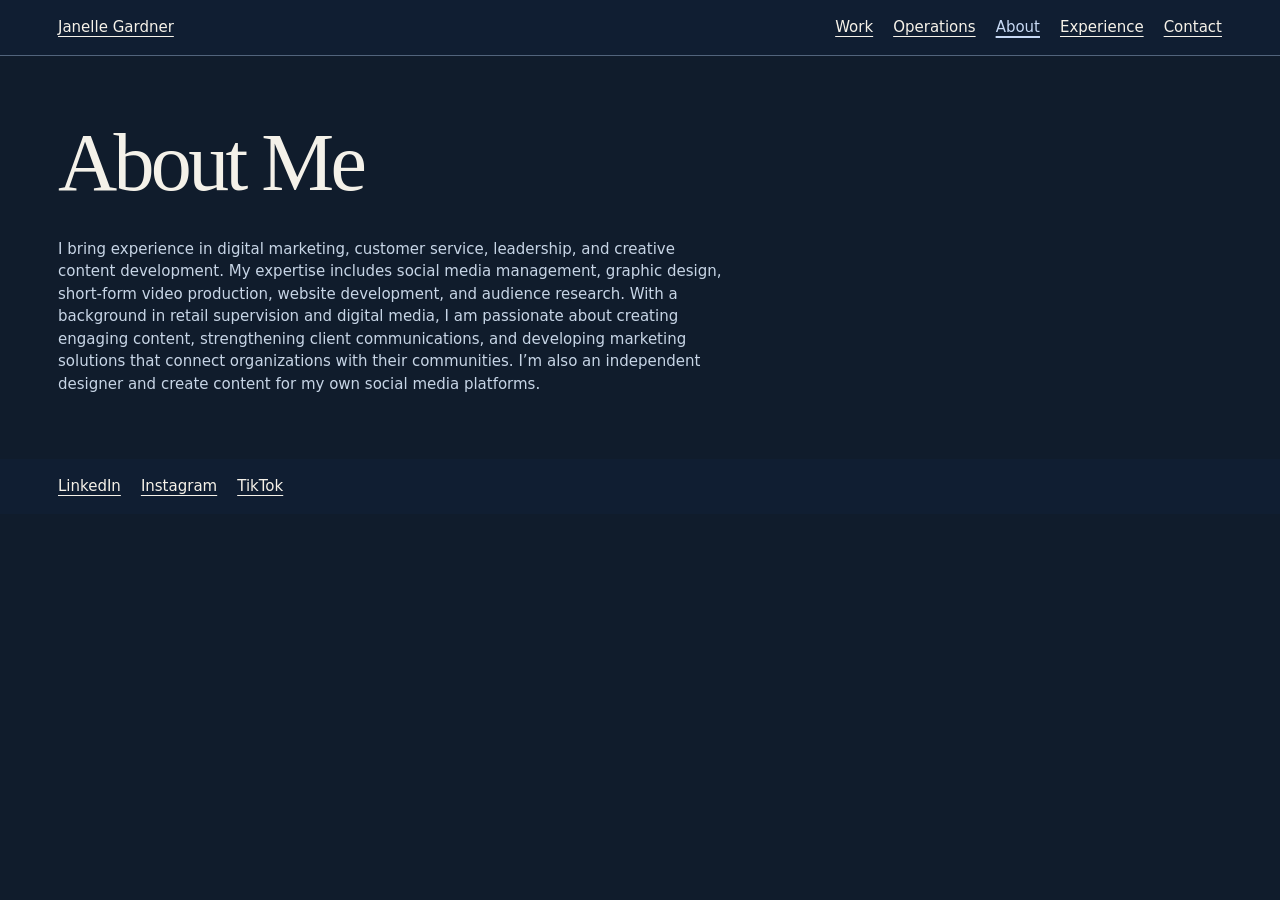
==== about.html @ 41e38de7 "Publish the redesigned five-page portfolio" ====
<!doctype html>
<html lang="en">
<head><meta charset="utf-8"><meta name="viewport" content="width=device-width,initial-scale=1"><title>About Me | Janelle Gardner</title><link rel="stylesheet" href="portfolio.css"></head>
<body><div id="jg-editorial">
<header class="bar"><a href="./">Janelle Gardner</a><nav aria-label="Portfolio sections"><a href="./">Work</a><a href="operations.html">Operations</a><a href="about.html" aria-current="page">About</a><a href="experience.html">Experience</a><a href="contact.html">Contact</a></nav></header>
<main class="inner-page"><section class="work preview-section" aria-labelledby="jg-about"><h1 id="jg-about">About Me</h1><p class="purpose">I bring experience in digital marketing, customer service, leadership, and creative content development. My expertise includes social media management, graphic design, short-form video production, website development, and audience research. With a background in retail supervision and digital media, I am passionate about creating engaging content, strengthening client communications, and developing marketing solutions that connect organizations with their communities. I’m also an independent designer and create content for my own social media platforms.</p></section></main>
<footer><nav aria-label="Social profiles"><a href="https://www.linkedin.com/in/jgardnerdesign" target="_blank" rel="noopener noreferrer">LinkedIn</a><a href="https://www.instagram.com/jkg_collection1/" target="_blank" rel="noopener noreferrer">Instagram</a><a href="https://www.tiktok.com/@jagakay3" target="_blank" rel="noopener noreferrer">TikTok</a></nav></footer>
</div></body>
</html>
---- portfolio.css ----
body{margin:0}

#jg-editorial {
  --navy:#101e32; --ivory:#f6f2e9; --ink:#172538; --blue:#c7d9f4; --line:#a19a8f;
  background:var(--ivory); color:var(--ink); font:15px/1.5 system-ui,sans-serif;
}
#jg-editorial * { box-sizing:border-box; }
#jg-editorial h2,#jg-editorial h3,#jg-editorial p { margin:0; }
#jg-editorial img { width:100%; display:block; }
#jg-editorial a { color:inherit; text-underline-offset:4px; }
#jg-editorial .bar,#jg-editorial footer { padding:16px clamp(18px,5vw,58px); display:flex; justify-content:space-between; gap:12px 24px; flex-wrap:wrap; background:var(--navy); color:var(--ivory); }
#jg-editorial nav { display:flex; flex-wrap:wrap; gap:8px 20px; }
#jg-editorial .lead { display:grid; grid-template-columns: .95fr 1.05fr; background:#eee6d7; }
#jg-editorial .lead-text { padding:clamp(24px,5vw,64px) clamp(18px,5vw,58px); display:grid; align-content:center; gap:14px; }
#jg-editorial .lead h2 { font:500 clamp(32px,6.5vw,72px)/.99 Georgia,serif; letter-spacing:-.055em; }
#jg-editorial .lead img { height:100%; min-height:260px; object-fit:cover; }
#jg-editorial .eyebrow { font-size:12px; letter-spacing:.13em; text-transform:uppercase; }
#jg-editorial .work,#jg-editorial .creative,#jg-editorial .experience { padding:clamp(22px,4vw,44px) clamp(18px,5vw,58px); }
#jg-editorial .work h2,#jg-editorial .creative h2,#jg-editorial .experience h2 { font:500 clamp(28px,4vw,46px)/1.05 Georgia,serif; margin-bottom:18px; }
#jg-editorial details { border-top:1px solid var(--line); }
#jg-editorial summary { padding:14px 0; cursor:inherit; font-weight:600; }
#jg-editorial details p { max-width:65ch; padding-bottom:15px; }
#jg-editorial .work-pair { display:grid; grid-template-columns:1fr 1fr; gap:20px; }
#jg-editorial .creative { background:var(--navy); color:var(--ivory); }
#jg-editorial .gallery { display:grid; grid-template-columns:1fr 1.25fr; gap:16px; align-items:start; }
#jg-editorial .gallery figure { margin:0; }
#jg-editorial .gallery img { object-fit:contain; background:#1a293e; }
#jg-editorial .gallery figcaption { margin-top:8px; }
#jg-editorial .stack { display:grid; gap:16px; }
#jg-editorial .stack img { max-height:175px; }
#jg-editorial video { display:block; width:100%; max-height:210px; background:#1a293e; }
#jg-editorial .creative .eyebrow { color:var(--blue); }
#jg-editorial .experience { border-bottom:1px solid var(--line); }
@media(max-width:560px) {
  #jg-editorial .lead,#jg-editorial .work-pair,#jg-editorial .gallery { grid-template-columns:1fr; }
  #jg-editorial .lead img { min-height:0; max-height:270px; object-fit:contain; }
  #jg-editorial .gallery > figure img { max-height:380px; }
}


#jg-editorial .showcase { padding-block:clamp(32px,6vw,80px); }
#jg-editorial .showcase > h2 { font-size:clamp(39px,8vw,96px); letter-spacing:-.055em; }
#jg-editorial .showcase nav { color:var(--blue); }
#jg-editorial .showcase-group { margin-top:clamp(42px,7vw,92px); }
#jg-editorial .showcase-group h3,#jg-editorial .showcase-note h3 { font:500 clamp(27px,4vw,44px)/1.1 Georgia,serif; margin-bottom:20px; }
#jg-editorial .showcase figure { margin:0; min-width:0; }
#jg-editorial .showcase figcaption { margin-top:10px; }
#jg-editorial .showcase .gallery-lead { background:#252943; }
#jg-editorial .gallery-lead img { max-height:clamp(420px,70vw,780px); object-fit:contain; }
#jg-editorial .gallery-lead figcaption { padding:0 16px 14px; }
#jg-editorial .art-pair,#jg-editorial .film-pair { display:grid; grid-template-columns:repeat(2,minmax(0,1fr)); gap:clamp(16px,3vw,36px); }
#jg-editorial .art-pair { margin-top:clamp(16px,3vw,36px); }
#jg-editorial .art-pair img { aspect-ratio:4/5; object-fit:contain; background:#202c43; }
#jg-editorial .showcase video { width:100%; max-height:none; aspect-ratio:16/10; background:#0b1422; }
#jg-editorial .film-pair .motion-lead { grid-column:1/-1; }
#jg-editorial .film-pair .motion-lead video { aspect-ratio:16/9; max-height:650px; }
#jg-editorial .showcase h4 { margin:0; font-size:1.1rem; }
#jg-editorial .film-pair figcaption p { margin-top:5px; max-width:68ch; color:#d9e2f2; }
#jg-editorial .logo-board img { max-height:850px; object-fit:contain; background:#202c43; }
#jg-editorial .showcase-note { margin-top:clamp(42px,7vw,92px); padding-top:24px; border-top:1px solid #647084; }
#jg-editorial .showcase-note p { max-width:68ch; font-size:1.06rem; }
@media(max-width:560px) {
  #jg-editorial .film-pair { grid-template-columns:1fr; }
  #jg-editorial .gallery-lead img { max-height:480px; }
}


#jg-editorial .preview-section { border-top:1px solid var(--line); }
#jg-editorial [aria-labelledby="jg-fcu"],#jg-editorial [aria-labelledby="jg-logos"] { background:var(--ivory); color:var(--ink); }
#jg-editorial [aria-labelledby="jg-fcu"] .gallery-lead,
#jg-editorial [aria-labelledby="jg-fcu"] .art-pair img,
#jg-editorial [aria-labelledby="jg-logos"] .logo-board img { background:#e9e3d8; }
#jg-editorial .purpose { margin:0 0 22px; max-width:70ch; }
#jg-editorial #jg-about + .purpose { margin-bottom:0; }
#jg-editorial .lead h3 { font:500 clamp(32px,6.5vw,72px)/.99 Georgia,serif; letter-spacing:-.055em; }
#jg-editorial .school-list,#jg-editorial .course-film { margin-top:24px; }
#jg-editorial .school-list img { max-height:620px; object-fit:contain; object-position:left center; margin-bottom:18px; }
#jg-editorial .course-film figure { margin:12px 0 0; }
#jg-editorial .course-film video { max-width:800px; max-height:460px; }
#jg-editorial .course-film h4 { margin:10px 0 4px; }
#jg-editorial .sample-stack { display:grid; grid-template-columns:minmax(0,1fr); gap:clamp(24px,4vw,52px); max-width:1180px; margin-inline:auto; }
#jg-editorial .sample-stack figure { margin:0; min-width:0; }
#jg-editorial .sample-stack figcaption { margin-top:8px; }



#jg-editorial .course-case { border-top:1px solid var(--line); }
#jg-editorial .course-case:last-child { border-bottom:1px solid var(--line); }
#jg-editorial .course-case summary { cursor:pointer; padding:15px 0; }
#jg-editorial .course-category { display:inline-block; margin-left:12px; color:#405571; font-weight:400; }
#jg-editorial .course-spread { display:grid; grid-template-columns:minmax(0,1fr) minmax(0,1.1fr); margin-bottom:20px; background:#ede7db; }
#jg-editorial .course-copy { display:grid; align-content:center; gap:12px; padding:clamp(19px,4vw,48px); min-width:0; }
#jg-editorial .course-copy h3 { font:500 clamp(27px,4.6vw,56px)/1.04 Georgia,serif; letter-spacing:-.045em; }
#jg-editorial .course-copy h4,#jg-editorial .course-copy p { margin:0; padding:0; }
#jg-editorial .course-links { margin:5px 0 0; padding-left:1.15em; overflow-wrap:anywhere; }
#jg-editorial .course-links li+li { margin-top:5px; }
#jg-editorial .course-art { display:grid; place-items:center; min-width:0; background:#e3dace; }
#jg-editorial .course-art img,#jg-editorial .course-art video { width:100%; max-height:660px; object-fit:contain; }
@media(max-width:620px) {
  #jg-editorial .course-spread { grid-template-columns:1fr; }
  #jg-editorial .course-category { display:block; margin-left:1.2em; }
}


@keyframes jg-enter {
  from { opacity:.6; transform:translateY(16px); }
  to { opacity:1; transform:translateY(0); }
}
@media (prefers-reduced-motion: no-preference) {
  html:has(#jg-editorial) { scroll-behavior:smooth; }
  #jg-editorial .course-case[open] .course-spread,
  #jg-editorial .school-list details[open] img { animation:jg-enter .32s ease-out both; }
  @supports (animation-timeline: view()) {
    #jg-editorial .preview-section > h2,
    #jg-editorial .sample-stack img,
    #jg-editorial .art-pair img,
    #jg-editorial .gallery-lead img,
    #jg-editorial .logo-board img {
      animation:jg-enter linear both;
      animation-timeline:view();
      animation-range:entry 0% entry 55%;
    }
  }
  @media (hover:hover) and (pointer:fine) {
    #jg-editorial nav a { transition:text-underline-offset .2s ease; }
    #jg-editorial nav a:hover { text-underline-offset:7px; }
  }
}


#jg-editorial {
  --night:#101c2c; --panel:#192a40; --media:#142237; --text:#f4f1e9; --secondary:#c7d5e6; --rule:#52647c;
  background:var(--night); color:var(--text);
}
#jg-editorial .work-title { padding:clamp(26px,5vw,54px) clamp(18px,5vw,58px) 6px; }
#jg-editorial .work-collection > section { background:var(--night); color:var(--text); }
#jg-editorial .work-collection > section:first-of-type { border-top:0; }
#jg-editorial .work-collection > section > h2 { font-size:clamp(28px,5vw,54px); }
#jg-editorial .preview-section,#jg-editorial .experience,#jg-editorial .course-case,#jg-editorial details { border-color:var(--rule); }
#jg-editorial .course-spread { background:var(--panel); }
#jg-editorial .course-category,#jg-editorial .purpose { color:var(--secondary); }
#jg-editorial .course-art,
#jg-editorial [aria-labelledby="jg-fcu"] .gallery-lead,
#jg-editorial [aria-labelledby="jg-fcu"] .art-pair img,
#jg-editorial [aria-labelledby="jg-logos"] .logo-board img { background:var(--media); }
#jg-editorial a:focus-visible { outline:2px solid var(--blue); outline-offset:4px; }


#jg-editorial .work-group { border-top:1px solid var(--rule); }
#jg-editorial .work-group > h2 {
  margin:0; padding:clamp(24px,5vw,58px) clamp(18px,5vw,58px) 0;
  font:500 clamp(28px,5vw,54px)/1.05 Georgia,serif;
}
#jg-editorial .work-group > .preview-section { padding-block:clamp(24px,4vw,48px); border-top:0; background:var(--night); color:var(--text); }
#jg-editorial .work-group > .preview-section > h3,
#jg-editorial .work-group .showcase-group > h4,
#jg-editorial .work-group .showcase-note > h4 { font:500 clamp(23px,3.4vw,38px)/1.12 Georgia,serif; margin:0 0 14px; }
@media (prefers-reduced-motion:no-preference) {
  @supports (animation-timeline:view()) {
    #jg-editorial .work-group > h2, #jg-editorial .work-group > section > h3 {
      animation:jg-enter linear both; animation-timeline:view(); animation-range:entry 0% entry 55%;
    }
  }
}

#jg-editorial { min-height:100vh; }
#jg-editorial .bar a[aria-current="page"] { color:var(--blue); text-decoration-thickness:2px; }
#jg-editorial .inner-page > section { padding:clamp(26px,5vw,64px) clamp(18px,5vw,58px); }
#jg-editorial .inner-page h1 { margin:0 0 .4em; }
#jg-editorial .work-title h1, #jg-editorial .inner-page h1 { font:500 clamp(38px,8vw,82px)/1.04 Georgia,serif; letter-spacing:-.045em; }
#jg-editorial .credentials { max-width:1000px; margin-top:24px; }
#jg-editorial .credentials article { padding:12px 0; border-top:1px solid var(--rule); }
#jg-editorial .credentials h4 { margin:0; }
#jg-editorial .credentials p { margin:0; padding:0; }
#jg-editorial .credentials article :is(time,.timeline-card__date,.credential-type) { color:var(--secondary); }
#jg-editorial .capability-tags { margin:6px 0 0; padding-left:1.25em; }
#jg-editorial .inner-page .contact-links { margin-top:24px; }
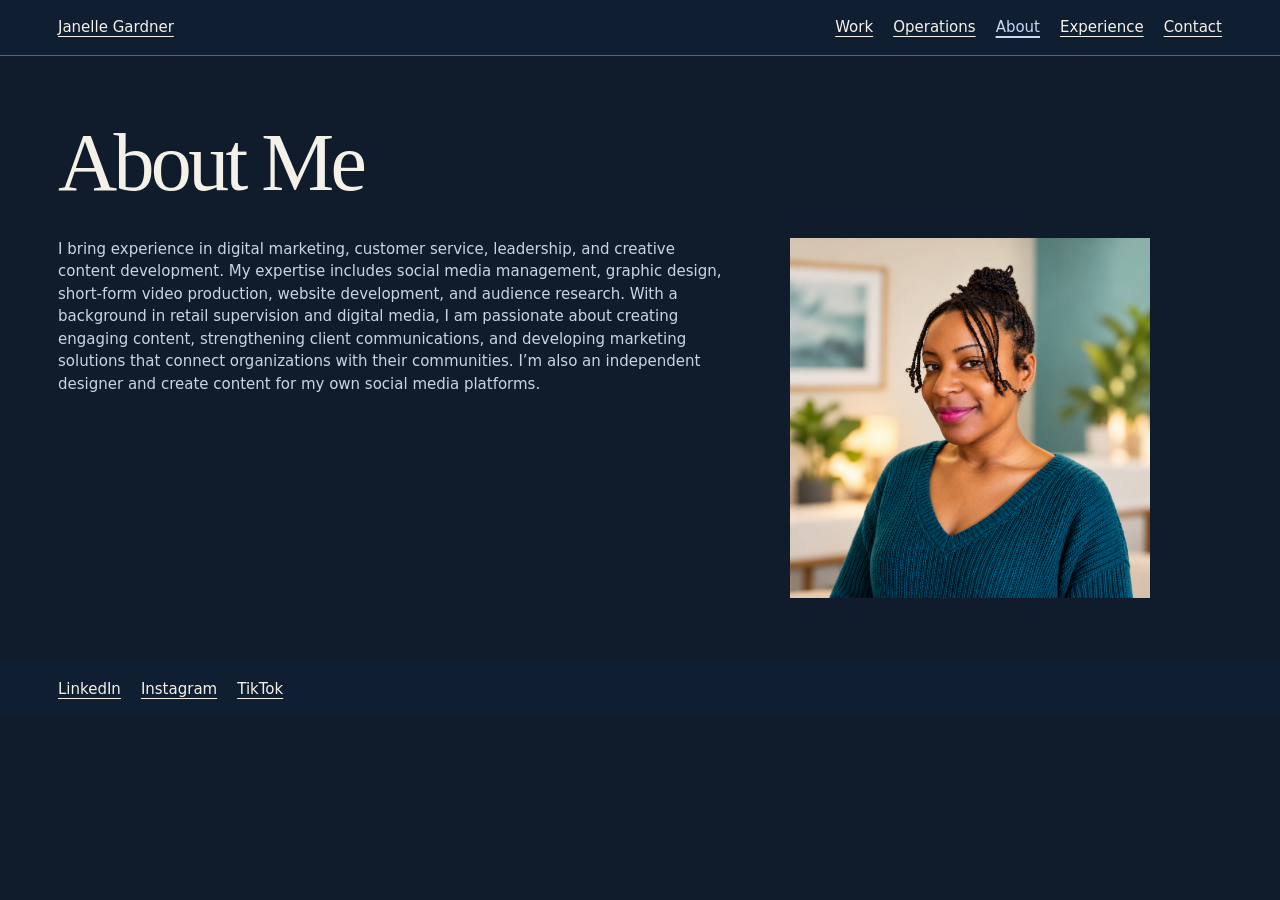
==== commit 65b2d72f: "Add requested portrait to the About page" ====
--- a/about.html
+++ b/about.html
@@ -3,7 +3,15 @@
 <head><meta charset="utf-8"><meta name="viewport" content="width=device-width,initial-scale=1"><title>About Me | Janelle Gardner</title><link rel="stylesheet" href="portfolio.css"></head>
 <body><div id="jg-editorial">
 <header class="bar"><a href="./">Janelle Gardner</a><nav aria-label="Portfolio sections"><a href="./">Work</a><a href="operations.html">Operations</a><a href="about.html" aria-current="page">About</a><a href="experience.html">Experience</a><a href="contact.html">Contact</a></nav></header>
-<main class="inner-page"><section class="work preview-section" aria-labelledby="jg-about"><h1 id="jg-about">About Me</h1><p class="purpose">I bring experience in digital marketing, customer service, leadership, and creative content development. My expertise includes social media management, graphic design, short-form video production, website development, and audience research. With a background in retail supervision and digital media, I am passionate about creating engaging content, strengthening client communications, and developing marketing solutions that connect organizations with their communities. I’m also an independent designer and create content for my own social media platforms.</p></section></main>
+<main class="inner-page">
+  <section class="work preview-section" aria-labelledby="jg-about">
+    <h1 id="jg-about">About Me</h1>
+    <div class="about-layout">
+      <p class="purpose">I bring experience in digital marketing, customer service, leadership, and creative content development. My expertise includes social media management, graphic design, short-form video production, website development, and audience research. With a background in retail supervision and digital media, I am passionate about creating engaging content, strengthening client communications, and developing marketing solutions that connect organizations with their communities. I’m also an independent designer and create content for my own social media platforms.</p>
+      <img src="assets/about_me_prof_pic.png" alt="Portrait of Janelle Gardner" width="1254" height="1254">
+    </div>
+  </section>
+</main>
 <footer><nav aria-label="Social profiles"><a href="https://www.linkedin.com/in/jgardnerdesign" target="_blank" rel="noopener noreferrer">LinkedIn</a><a href="https://www.instagram.com/jkg_collection1/" target="_blank" rel="noopener noreferrer">Instagram</a><a href="https://www.tiktok.com/@jagakay3" target="_blank" rel="noopener noreferrer">TikTok</a></nav></footer>
 </div></body>
 </html>
--- a/portfolio.css
+++ b/portfolio.css
@@ -71,7 +71,6 @@
 #jg-editorial [aria-labelledby="jg-fcu"] .art-pair img,
 #jg-editorial [aria-labelledby="jg-logos"] .logo-board img { background:#e9e3d8; }
 #jg-editorial .purpose { margin:0 0 22px; max-width:70ch; }
-#jg-editorial #jg-about + .purpose { margin-bottom:0; }
 #jg-editorial .lead h3 { font:500 clamp(32px,6.5vw,72px)/.99 Georgia,serif; letter-spacing:-.055em; }
 #jg-editorial .school-list,#jg-editorial .course-film { margin-top:24px; }
 #jg-editorial .school-list img { max-height:620px; object-fit:contain; object-position:left center; margin-bottom:18px; }
@@ -175,3 +174,16 @@
 #jg-editorial .credentials article :is(time,.timeline-card__date,.credential-type) { color:var(--secondary); }
 #jg-editorial .capability-tags { margin:6px 0 0; padding-left:1.25em; }
 #jg-editorial .inner-page .contact-links { margin-top:24px; }
+
+#jg-editorial .about-layout {
+  display:grid;
+  grid-template-columns:minmax(0,70ch) minmax(0,360px);
+  align-items:start;
+  gap:clamp(24px,5vw,64px);
+}
+#jg-editorial .about-layout .purpose { margin:0; }
+#jg-editorial .about-layout img { height:auto; }
+@media (max-width:700px) {
+  #jg-editorial .about-layout { grid-template-columns:1fr; }
+  #jg-editorial .about-layout img { max-width:360px; }
+}
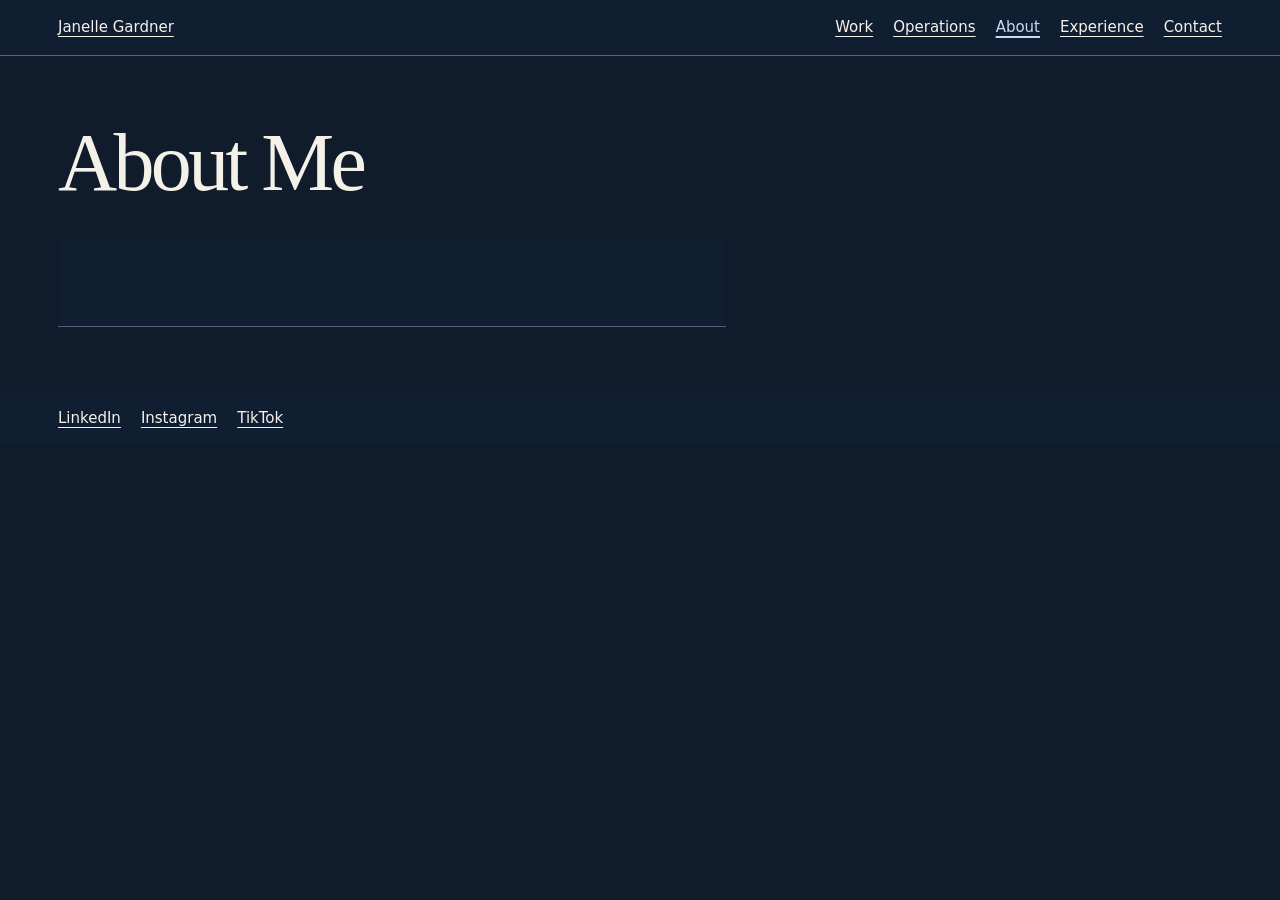
==== commit d55cc764: "Update about.html" ====
--- a/about.html
+++ b/about.html
@@ -7,7 +7,9 @@
   <section class="work preview-section" aria-labelledby="jg-about">
     <h1 id="jg-about">About Me</h1>
     <div class="about-layout">
-      <p class="purpose">I bring experience in digital marketing, customer service, leadership, and creative content development. My expertise includes social media management, graphic design, short-form video production, website development, and audience research. With a background in retail supervision and digital media, I am passionate about creating engaging content, strengthening client communications, and developing marketing solutions that connect organizations with their communities. I’m also an independent designer and create content for my own social media platforms.</p>
+      <p class="I am a University of Maryland Global Campus (UMGC) graduate with a Bachelor of Science in Marketing and certificates in Digital Marketing and Project Management. As a Marketing Associate at ReNVision, LLC, I have experience developing social media profiles, creating and scheduling content, conducting research, and assisting with website development.
+I enjoy both the creative and strategic sides of marketing, from designing content to managing projects and developing social media content calendars. I also enjoy researching audience behavior, analyzing engagement, and identifying opportunities for improvement.
+Outside of my professional work, I am an independent designer and content creator with a passion for graphic design, photography, and video production. I am passionate about building meaningful connections with communities and using creativity, research, and strategic planning to drive positive change.</p>
       <img src="assets/about_me_prof_pic.png" alt="Portrait of Janelle Gardner" width="1254" height="1254">
     </div>
   </section>
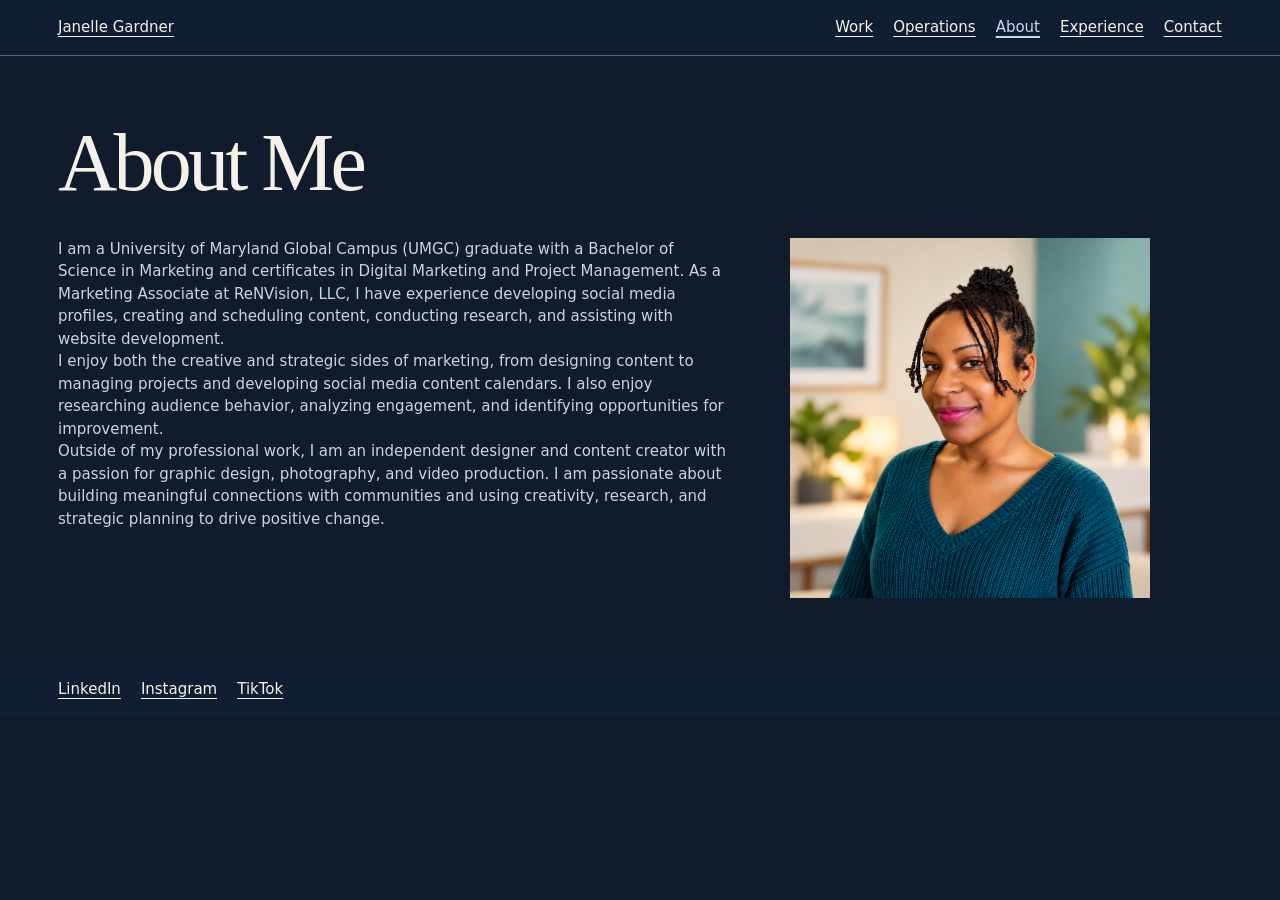
==== commit 09f60906: "Update about.html" ====
--- a/about.html
+++ b/about.html
@@ -1,19 +1,98 @@
 <!doctype html>
 <html lang="en">
-<head><meta charset="utf-8"><meta name="viewport" content="width=device-width,initial-scale=1"><title>About Me | Janelle Gardner</title><link rel="stylesheet" href="portfolio.css"></head>
-<body><div id="jg-editorial">
-<header class="bar"><a href="./">Janelle Gardner</a><nav aria-label="Portfolio sections"><a href="./">Work</a><a href="operations.html">Operations</a><a href="about.html" aria-current="page">About</a><a href="experience.html">Experience</a><a href="contact.html">Contact</a></nav></header>
-<main class="inner-page">
-  <section class="work preview-section" aria-labelledby="jg-about">
-    <h1 id="jg-about">About Me</h1>
-    <div class="about-layout">
-      <p class="I am a University of Maryland Global Campus (UMGC) graduate with a Bachelor of Science in Marketing and certificates in Digital Marketing and Project Management. As a Marketing Associate at ReNVision, LLC, I have experience developing social media profiles, creating and scheduling content, conducting research, and assisting with website development.
-I enjoy both the creative and strategic sides of marketing, from designing content to managing projects and developing social media content calendars. I also enjoy researching audience behavior, analyzing engagement, and identifying opportunities for improvement.
-Outside of my professional work, I am an independent designer and content creator with a passion for graphic design, photography, and video production. I am passionate about building meaningful connections with communities and using creativity, research, and strategic planning to drive positive change.</p>
-      <img src="assets/about_me_prof_pic.png" alt="Portrait of Janelle Gardner" width="1254" height="1254">
-    </div>
-  </section>
-</main>
-<footer><nav aria-label="Social profiles"><a href="https://www.linkedin.com/in/jgardnerdesign" target="_blank" rel="noopener noreferrer">LinkedIn</a><a href="https://www.instagram.com/jkg_collection1/" target="_blank" rel="noopener noreferrer">Instagram</a><a href="https://www.tiktok.com/@jagakay3" target="_blank" rel="noopener noreferrer">TikTok</a></nav></footer>
-</div></body>
+<head>
+  <meta charset="utf-8">
+  <meta name="viewport" content="width=device-width,initial-scale=1">
+  <title>About Me | Janelle Gardner</title>
+  <link rel="stylesheet" href="portfolio.css">
+</head>
+
+<body>
+  <div id="jg-editorial">
+
+    <header class="bar">
+      <a href="./">Janelle Gardner</a>
+
+      <nav aria-label="Portfolio sections">
+        <a href="./">Work</a>
+        <a href="operations.html">Operations</a>
+        <a href="about.html" aria-current="page">About</a>
+        <a href="experience.html">Experience</a>
+        <a href="contact.html">Contact</a>
+      </nav>
+    </header>
+
+    <main class="inner-page">
+
+      <section class="work preview-section" aria-labelledby="jg-about">
+
+        <h1 id="jg-about">About Me</h1>
+
+        <div class="about-layout">
+
+          <div class="purpose">
+
+            <p>
+              I am a University of Maryland Global Campus (UMGC)
+              graduate with a Bachelor of Science in Marketing and
+              certificates in Digital Marketing and Project Management.
+              As a Marketing Associate at ReNVision, LLC, I have
+              experience developing social media profiles, creating
+              and scheduling content, conducting research, and
+              assisting with website development.
+            </p>
+
+            <p>
+              I enjoy both the creative and strategic sides of
+              marketing, from designing content to managing projects
+              and developing social media content calendars.
+              I also enjoy researching audience behavior,
+              analyzing engagement, and identifying opportunities
+              for improvement.
+            </p>
+
+            <p>
+              Outside of my professional work, I am an independent
+              designer and content creator with a passion for
+              graphic design, photography, and video production.
+              I am passionate about building meaningful connections
+              with communities and using creativity, research,
+              and strategic planning to drive positive change.
+            </p>
+
+          </div>
+
+          <img
+            src="assets/about_me_prof_pic.png"
+            alt="Portrait of Janelle Gardner"
+            width="1254"
+            height="1254"
+          >
+
+        </div>
+
+      </section>
+
+    </main>
+
+    <footer>
+      <nav aria-label="Social profiles">
+
+        <a href="https://www.linkedin.com/in/jgardnerdesign"
+           target="_blank"
+           rel="noopener noreferrer">LinkedIn</a>
+
+        <a href="https://www.instagram.com/jkg_collection1/"
+           target="_blank"
+           rel="noopener noreferrer">Instagram</a>
+
+        <a href="https://www.tiktok.com/@jagakay3"
+           target="_blank"
+           rel="noopener noreferrer">TikTok</a>
+
+      </nav>
+    </footer>
+
+  </div>
+</body>
 </html>
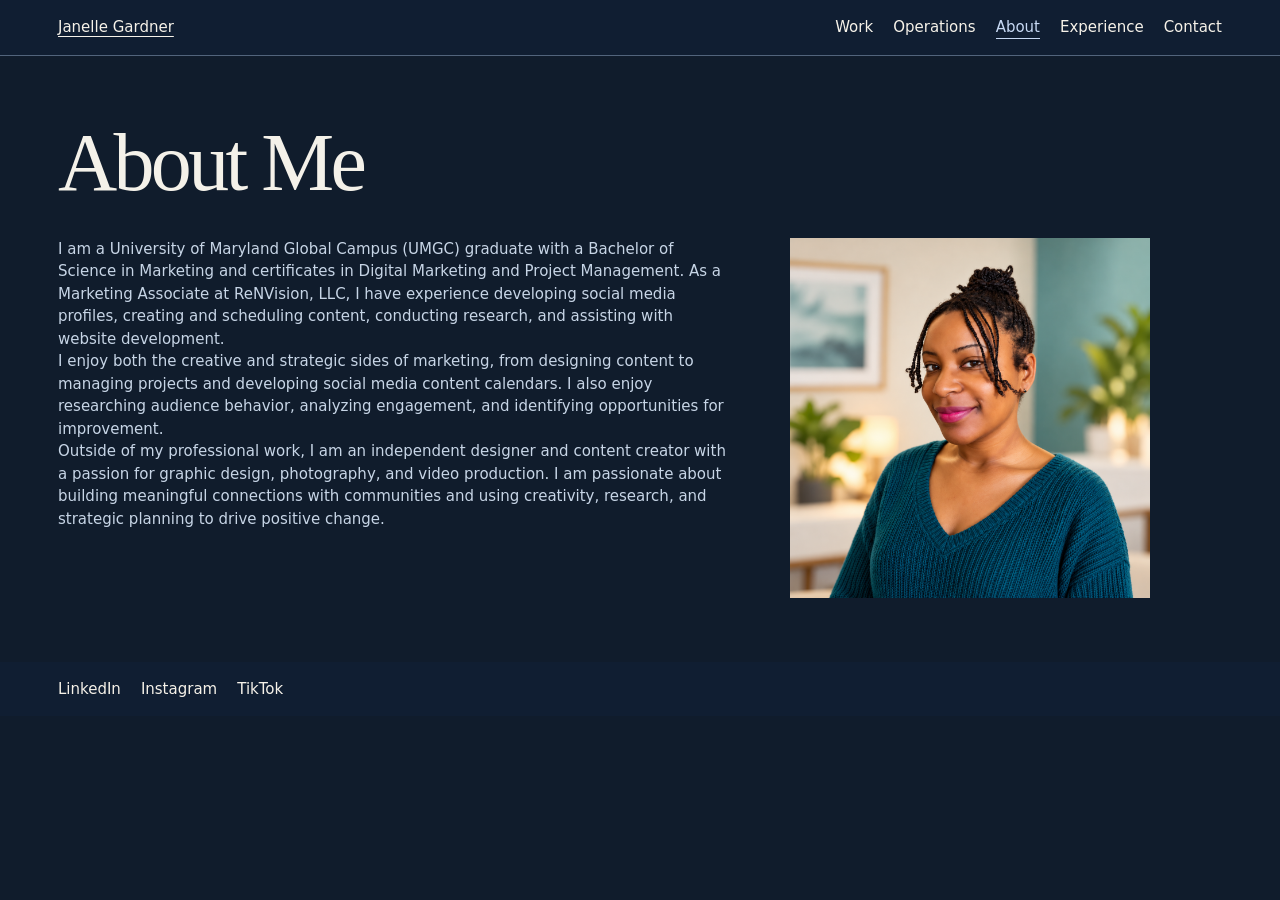
==== commit 240f178f: "Publish portfolio gallery and animation updates" ====
--- a/about.html
+++ b/about.html
@@ -5,6 +5,7 @@
   <meta name="viewport" content="width=device-width,initial-scale=1">
   <title>About Me | Janelle Gardner</title>
   <link rel="stylesheet" href="portfolio.css">
+<script src="portfolio.js" defer></script>
 </head>
 
 <body>
@@ -63,7 +64,7 @@
           </div>
 
           <img
-            src="assets/about_me_prof_pic.png"
+            class="about-portrait" decoding="async" src="assets/about_me_prof_pic.png"
             alt="Portrait of Janelle Gardner"
             width="1254"
             height="1254"
--- a/portfolio.css
+++ b/portfolio.css
@@ -71,6 +71,7 @@
 #jg-editorial [aria-labelledby="jg-fcu"] .art-pair img,
 #jg-editorial [aria-labelledby="jg-logos"] .logo-board img { background:#e9e3d8; }
 #jg-editorial .purpose { margin:0 0 22px; max-width:70ch; }
+#jg-editorial #jg-about + .purpose { margin-bottom:0; }
 #jg-editorial .lead h3 { font:500 clamp(32px,6.5vw,72px)/.99 Georgia,serif; letter-spacing:-.055em; }
 #jg-editorial .school-list,#jg-editorial .course-film { margin-top:24px; }
 #jg-editorial .school-list img { max-height:620px; object-fit:contain; object-position:left center; margin-bottom:18px; }
@@ -101,32 +102,6 @@
 }
 
 
-@keyframes jg-enter {
-  from { opacity:.6; transform:translateY(16px); }
-  to { opacity:1; transform:translateY(0); }
-}
-@media (prefers-reduced-motion: no-preference) {
-  html:has(#jg-editorial) { scroll-behavior:smooth; }
-  #jg-editorial .course-case[open] .course-spread,
-  #jg-editorial .school-list details[open] img { animation:jg-enter .32s ease-out both; }
-  @supports (animation-timeline: view()) {
-    #jg-editorial .preview-section > h2,
-    #jg-editorial .sample-stack img,
-    #jg-editorial .art-pair img,
-    #jg-editorial .gallery-lead img,
-    #jg-editorial .logo-board img {
-      animation:jg-enter linear both;
-      animation-timeline:view();
-      animation-range:entry 0% entry 55%;
-    }
-  }
-  @media (hover:hover) and (pointer:fine) {
-    #jg-editorial nav a { transition:text-underline-offset .2s ease; }
-    #jg-editorial nav a:hover { text-underline-offset:7px; }
-  }
-}
-
-
 #jg-editorial {
   --night:#101c2c; --panel:#192a40; --media:#142237; --text:#f4f1e9; --secondary:#c7d5e6; --rule:#52647c;
   background:var(--night); color:var(--text);
@@ -154,14 +129,6 @@
 #jg-editorial .work-group > .preview-section > h3,
 #jg-editorial .work-group .showcase-group > h4,
 #jg-editorial .work-group .showcase-note > h4 { font:500 clamp(23px,3.4vw,38px)/1.12 Georgia,serif; margin:0 0 14px; }
-@media (prefers-reduced-motion:no-preference) {
-  @supports (animation-timeline:view()) {
-    #jg-editorial .work-group > h2, #jg-editorial .work-group > section > h3 {
-      animation:jg-enter linear both; animation-timeline:view(); animation-range:entry 0% entry 55%;
-    }
-  }
-}
-
 #jg-editorial { min-height:100vh; }
 #jg-editorial .bar a[aria-current="page"] { color:var(--blue); text-decoration-thickness:2px; }
 #jg-editorial .inner-page > section { padding:clamp(26px,5vw,64px) clamp(18px,5vw,58px); }
@@ -175,6 +142,190 @@
 #jg-editorial .capability-tags { margin:6px 0 0; padding-left:1.25em; }
 #jg-editorial .inner-page .contact-links { margin-top:24px; }
 
+/* Shared motion and progressive gallery enhancement. */
+#jg-editorial {
+  --motion-speed: 460ms;
+  --motion-ease: cubic-bezier(.22,.68,.24,1);
+}
+#jg-editorial nav a {
+  text-decoration: none;
+  background: linear-gradient(currentColor,currentColor) left bottom / 0 1px no-repeat;
+}
+#jg-editorial nav a:is(:hover,:focus-visible,[aria-current]) { background-size: 100% 1px; }
+#jg-editorial :is(button,summary):focus-visible { outline: 2px solid var(--blue); outline-offset: 3px; }
+#jg-editorial details > summary { cursor: pointer; }
+#jg-editorial #jg-about ~ .purpose + .purpose { margin-top: 1em; }
+
+#jg-editorial .gallery-ready {
+  display: flex;
+  align-items: flex-start;
+  gap: clamp(6px,1vw,14px);
+}
+#jg-editorial .gallery-ready > figure {
+  flex: 1 1 0;
+  min-width: 0;
+  margin: 0;
+  background: transparent;
+}
+#jg-editorial .gallery-ready > figure[data-expanded] { flex-grow: 8; }
+#jg-editorial .gallery-ready .gallery-media {
+  position: relative;
+  display: grid;
+  overflow: hidden;
+  height: clamp(260px,40vw,520px);
+  background: var(--media);
+}
+#jg-editorial .gallery-ready .gallery-media :is(img,video) {
+  width: 100%;
+  height: 100%;
+  max-height: none;
+  min-height: 0;
+  aspect-ratio: auto;
+  object-fit: contain;
+  background: transparent;
+}
+#jg-editorial .gallery-ready figure:not([data-expanded]) .gallery-media :is(img,video) {
+  object-fit: cover;
+}
+#jg-editorial .gallery-ready figure:not([data-expanded]) figcaption { display: none; }
+#jg-editorial .gallery-ready .gallery-lead figcaption { padding: 0; }
+#jg-editorial .gallery-select {
+  position: absolute;
+  inset: 0;
+  width: 100%;
+  border: 0;
+  background: transparent;
+  cursor: pointer;
+}
+#jg-editorial .gallery-select:focus-visible { outline-offset: -4px; }
+#jg-editorial [data-expanded] .gallery-select:not(:focus-visible) {
+  opacity: 0;
+  pointer-events: none;
+}
+#jg-editorial .gallery-play {
+  position: absolute;
+  inset: 10px auto auto 10px;
+  min-width: 60px;
+  min-height: 44px;
+  border: 1px solid var(--rule);
+  background: var(--navy);
+  color: var(--text);
+  font: inherit;
+  cursor: pointer;
+}
+#jg-editorial [hidden] { display: none; }
+
+@media (max-width: 680px) {
+  #jg-editorial .gallery-ready { flex-direction: column; }
+  #jg-editorial .gallery-ready > figure { flex: none; width: 100%; }
+  #jg-editorial .gallery-ready .gallery-media { height: 48px; }
+  #jg-editorial .gallery-ready [data-expanded] .gallery-media { height: clamp(215px,67vw,430px); }
+}
+@keyframes jg-enter {
+  from { opacity: .25; transform: translateY(12px); }
+  to { opacity: 1; transform: translateY(0); }
+}
+@media (prefers-reduced-motion: no-preference) {
+  html:has(#jg-editorial) { scroll-behavior: smooth; }
+  @view-transition { navigation: auto; }
+  ::view-transition-old(root),
+  ::view-transition-new(root) { animation-duration: 200ms; }
+  #jg-editorial main { animation: jg-enter 380ms var(--motion-ease) both; }
+  #jg-editorial .motion-enter {
+    animation: jg-enter var(--motion-speed) var(--motion-ease) var(--motion-delay,0ms) backwards;
+  }
+  #jg-editorial .gallery-ready figure[data-expanded] figcaption {
+    animation: jg-enter 320ms var(--motion-ease) both;
+  }
+  #jg-editorial nav a { transition: background-size 250ms var(--motion-ease), transform 250ms var(--motion-ease); }
+  #jg-editorial .gallery-ready > figure { transition: flex-grow var(--motion-speed) var(--motion-ease); }
+  #jg-editorial .gallery-ready .gallery-media { transition: height var(--motion-speed) var(--motion-ease); }
+  #jg-editorial .gallery-ready .gallery-media :is(img,video),
+  #jg-editorial .inner-page .school-list img { transition: transform var(--motion-speed) var(--motion-ease); }
+  @media (hover:hover) and (pointer:fine) {
+    #jg-editorial :is(nav a,.gallery-play):hover { transform: translateY(-2px); }
+    #jg-editorial .gallery-ready [data-expanded]:hover .gallery-media :is(img,video),
+    #jg-editorial .inner-page .school-list img:hover { transform: scale(1.012); }
+  }
+}
+
+/* Keep compact panels identifiable on touch screens. */
+#jg-editorial .gallery-select { color: transparent; font: inherit; }
+@media (hover: none), (max-width: 680px) {
+  #jg-editorial .gallery-ready figure:not([data-expanded]) .gallery-select {
+    color: var(--text);
+    background: rgba(16,28,44,.82);
+    text-align: left;
+    padding: 4px 10px;
+    overflow: hidden;
+  }
+}
+
+#jg-editorial .gallery-frame {
+  --gallery-height: clamp(260px,40vw,520px);
+  display: grid;
+  grid-template-columns: auto minmax(0,1fr);
+  align-items: start;
+  gap: clamp(10px,2vw,26px);
+}
+#jg-editorial .gallery-frame + .gallery-frame,
+#jg-editorial .logo-board + .gallery-frame { margin-top: clamp(16px,3vw,36px); }
+#jg-editorial .gallery-frame > [data-gallery] { width: 100%; margin: 0; }
+#jg-editorial .gallery-frame .gallery-media { height: var(--gallery-height); grid-template: minmax(0,1fr) / minmax(0,1fr); }
+#jg-editorial .gallery-rail {
+  display: grid;
+  grid-template-rows: 1fr auto 1fr;
+  justify-items: center;
+  gap: 10px;
+  height: var(--gallery-height);
+  padding-inline-end: clamp(9px,1.4vw,20px);
+  border-inline-end: 1px solid var(--rule);
+}
+#jg-editorial .gallery-rail > span {
+  align-self: end;
+  color: var(--secondary);
+  font-size: .75rem;
+  font-variant-numeric: tabular-nums;
+  letter-spacing: .1em;
+}
+#jg-editorial .gallery-rail > p {
+  writing-mode: vertical-rl;
+  transform: rotate(180deg);
+  font: 500 clamp(17px,2vw,26px)/1.1 Georgia,serif;
+}
+#jg-editorial .gallery-original {
+  position: relative;
+  display: block;
+  height: 100%;
+  min-height: 0;
+}
+#jg-editorial .gallery-original:focus-visible { outline-offset: -3px; }
+#jg-editorial .gallery-original span {
+  position: absolute;
+  right: 8px;
+  bottom: 8px;
+  padding: 6px 9px;
+  background: var(--navy);
+  color: var(--text);
+  border: 1px solid var(--rule);
+  font-size: .875rem;
+}
+#jg-editorial .gallery-ready .gallery-original[inert] span { display: none; }
+@media (max-width: 680px) {
+  #jg-editorial .gallery-frame { grid-template-columns: minmax(0,1fr); }
+  #jg-editorial .gallery-rail {
+    display: flex;
+    align-items: baseline;
+    height: auto;
+    padding: 0 0 8px;
+    border-inline-end: 0;
+    border-bottom: 1px solid var(--rule);
+  }
+  #jg-editorial .gallery-rail > p { writing-mode: horizontal-tb; transform: none; }
+  #jg-editorial .gallery-frame .gallery-media { height: 48px; }
+  #jg-editorial .gallery-frame [data-expanded] .gallery-media { height: clamp(215px,67vw,430px); }
+}
+
 #jg-editorial .about-layout {
   display:grid;
   grid-template-columns:minmax(0,70ch) minmax(0,360px);
